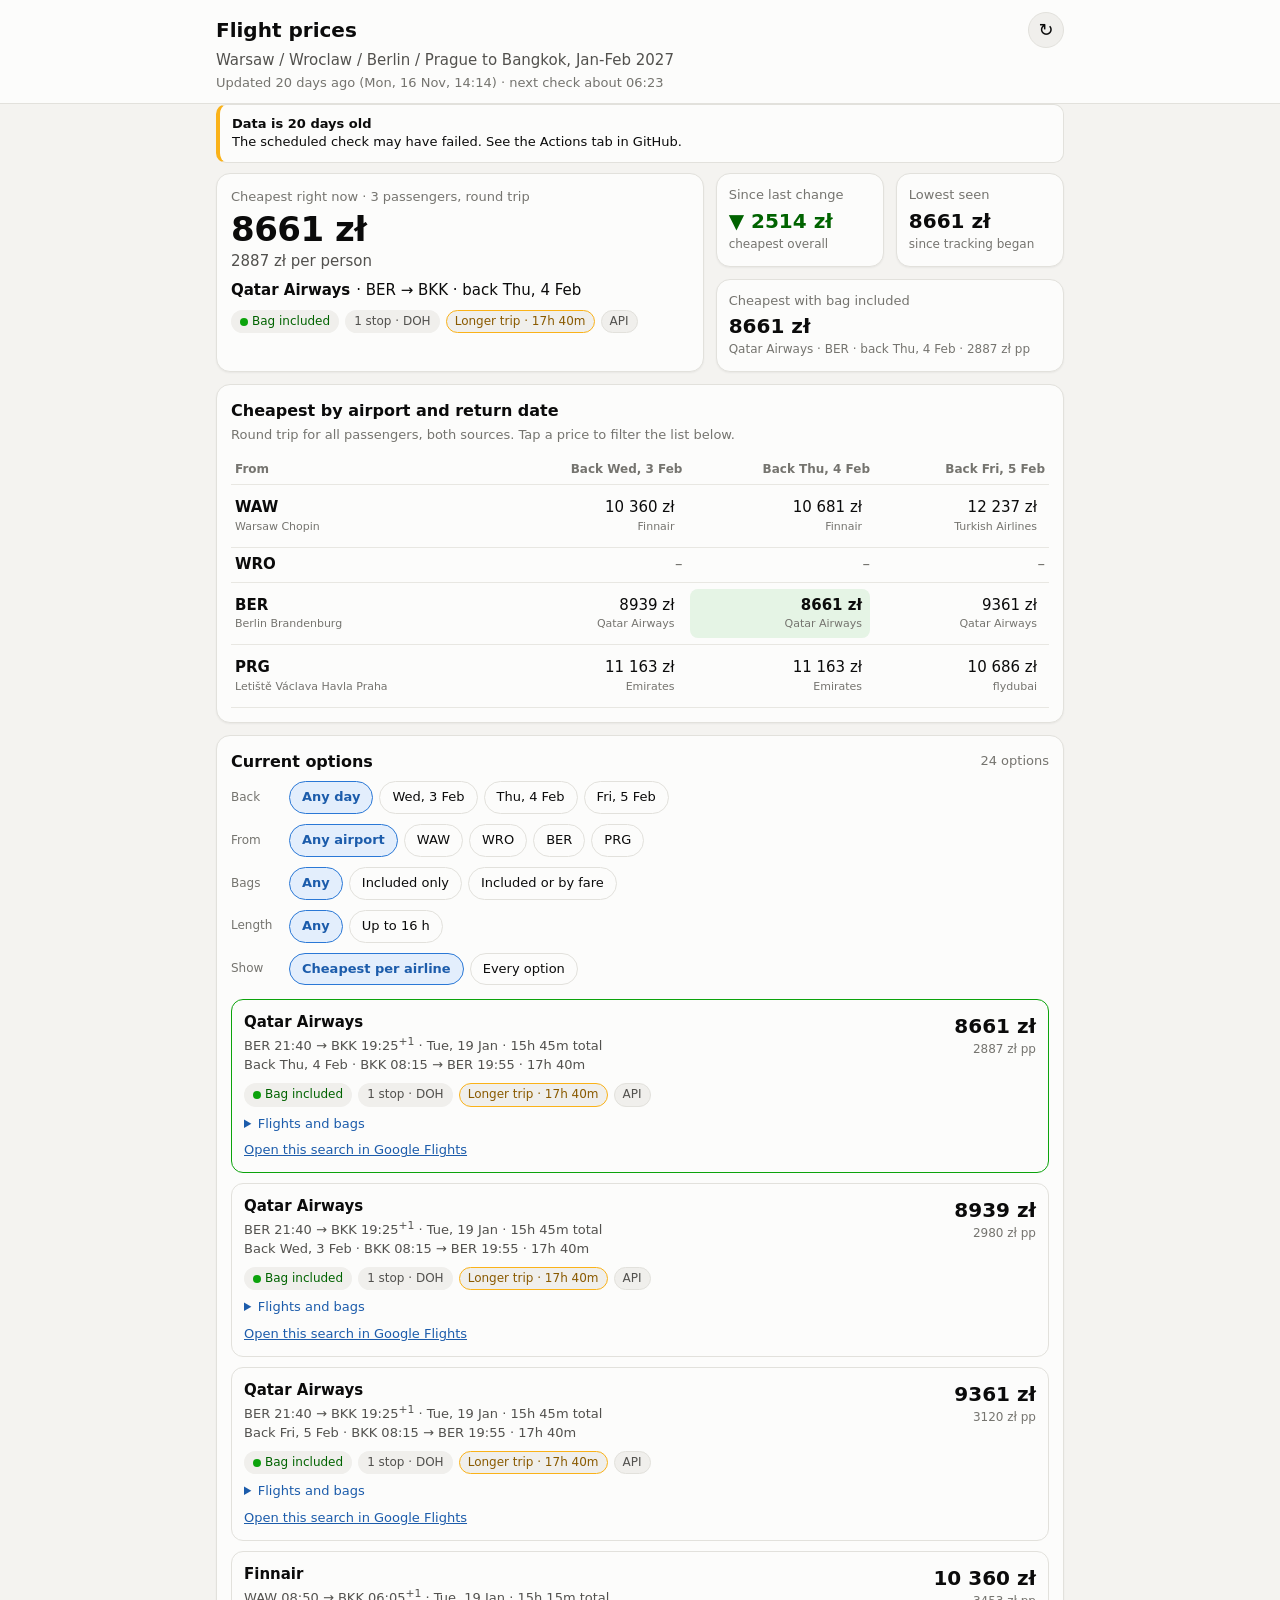
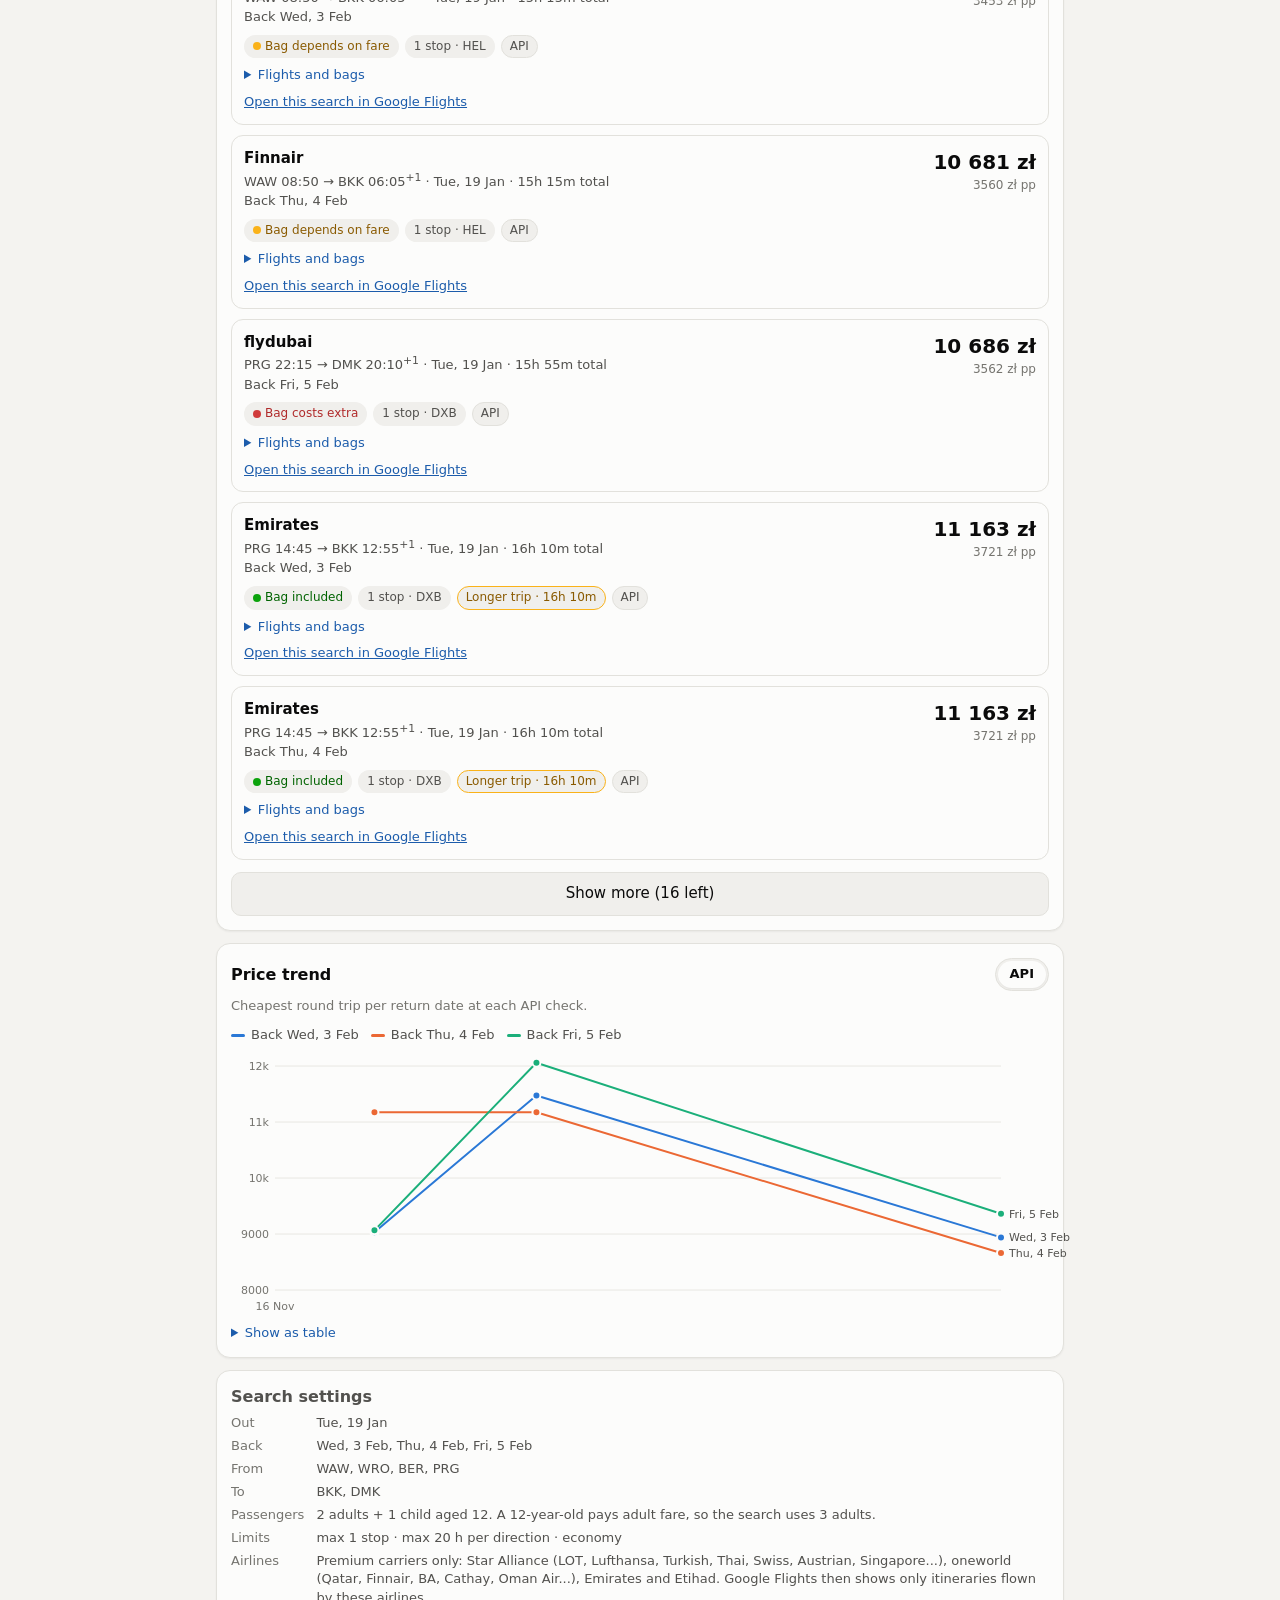
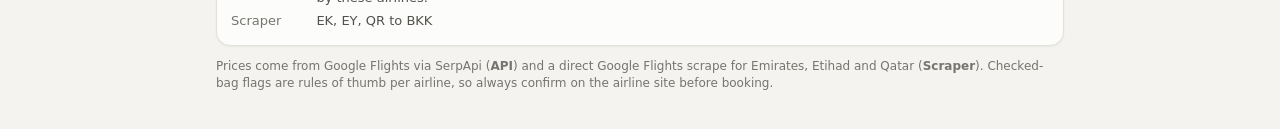
==== site/index.html @ c1619273 "Add GitHub Pages flight price dashboard Static page in site/ that reads data/ and config/ JSON: chea" ====
<!doctype html>
<html lang="en">
<head>
  <meta charset="utf-8">
  <meta name="viewport" content="width=device-width, initial-scale=1, viewport-fit=cover">
  <title>Flight prices</title>
  <meta name="robots" content="noindex">
  <meta name="theme-color" content="#fcfcfb" media="(prefers-color-scheme: light)">
  <meta name="theme-color" content="#1a1a19" media="(prefers-color-scheme: dark)">
  <link rel="icon" href="data:image/svg+xml,%3Csvg xmlns='http://www.w3.org/2000/svg' viewBox='0 0 100 100'%3E%3Ctext y='.9em' font-size='90'%3E%E2%9C%88%3C/text%3E%3C/svg%3E">
  <link rel="stylesheet" href="style.css">
</head>
<body>
  <header class="top">
    <div class="wrap">
      <div class="top-row">
        <h1>Flight prices</h1>
        <button id="refresh" class="icon-btn" type="button" aria-label="Reload data" title="Reload data">&#x21bb;</button>
      </div>
      <label class="route-pick" id="route-pick" hidden>
        <span class="sr-only">Route</span>
        <select id="route-select"></select>
      </label>
      <p class="route-name" id="route-name"></p>
      <p class="meta" id="meta">Loading&hellip;</p>
    </div>
  </header>

  <main class="wrap" id="main">
    <div id="alerts"></div>

    <section class="hero" id="hero" aria-live="polite"></section>

    <section class="card">
      <h2>Cheapest by airport and return date</h2>
      <p class="hint">Round trip for all passengers, both sources. Tap a price to filter the list below.</p>
      <div class="table-scroll"><table class="matrix" id="matrix"></table></div>
    </section>

    <section class="card" id="options-card">
      <div class="section-head">
        <h2>Current options</h2>
        <span class="count" id="options-count"></span>
      </div>
      <div class="filters" id="filters"></div>
      <ol class="options" id="options"></ol>
      <button type="button" class="more-btn" id="more" hidden>Show more</button>
    </section>

    <section class="card">
      <div class="section-head">
        <h2>Price trend</h2>
        <div class="seg" role="group" aria-label="Trend source" id="trend-source"></div>
      </div>
      <p class="hint" id="trend-hint">Cheapest round trip per return date at each check.</p>
      <div class="legend" id="trend-legend"></div>
      <div class="chart" id="chart"></div>
      <details class="table-view">
        <summary>Show as table</summary>
        <div class="table-scroll"><table class="history" id="history-table"></table></div>
      </details>
    </section>

    <section class="card small" id="search-info"></section>
  </main>

  <footer class="wrap foot">
    <p>Prices come from Google Flights via SerpApi (<b>API</b>) and a direct Google Flights scrape for Emirates, Etihad and Qatar (<b>Scraper</b>). Checked-bag flags are rules of thumb per airline, so always confirm on the airline site before booking.</p>
  </footer>

  <div class="tooltip" id="tooltip" role="status" hidden></div>
  <script src="app.js" defer></script>
</body>
</html>
---- site/style.css ----
:root {
  color-scheme: light;
  --bg: #f4f3f0;
  --surface: #fcfcfb;
  --surface-2: #f0efec;
  --border: #e2e1dc;
  --text: #0b0b0b;
  --text-2: #52514e;
  --text-3: #75746f;
  --accent: #2a78d6;
  --accent-ink: #1c5cab;
  --accent-soft: #e3eefc;
  --grid: #e8e7e2;
  --series-1: #2a78d6;
  --series-2: #eb6834;
  --series-3: #1baf7a;
  --good: #0ca30c;
  --good-ink: #006300;
  --warn: #fab219;
  --warn-ink: #8a5a00;
  --bad: #d03b3b;
  --bad-ink: #b02b2b;
  --best-bg: #e5f4e5;
  --shadow: 0 1px 2px rgba(0,0,0,.05);
}
@media (prefers-color-scheme: dark) {
  :root:not([data-theme="light"]) {
    color-scheme: dark;
    --bg: #121211;
    --surface: #1a1a19;
    --surface-2: #262624;
    --border: #33332f;
    --text: #f0efec;
    --text-2: #c3c2b7;
    --text-3: #9a998f;
    --accent: #3987e5;
    --accent-ink: #86b6ef;
    --accent-soft: #1f3350;
    --grid: #2c2c29;
    --series-1: #3987e5;
    --series-2: #d95926;
    --series-3: #199e70;
    --good-ink: #5cc95c;
    --warn-ink: #fab219;
    --bad-ink: #f08080;
    --best-bg: #17321a;
    --shadow: none;
  }
}
:root[data-theme="dark"] {
  color-scheme: dark;
  --bg: #121211;
  --surface: #1a1a19;
  --surface-2: #262624;
  --border: #33332f;
  --text: #f0efec;
  --text-2: #c3c2b7;
  --text-3: #9a998f;
  --accent: #3987e5;
  --accent-ink: #86b6ef;
  --accent-soft: #1f3350;
  --grid: #2c2c29;
  --series-1: #3987e5;
  --series-2: #d95926;
  --series-3: #199e70;
  --good-ink: #5cc95c;
  --warn-ink: #fab219;
  --bad-ink: #f08080;
  --best-bg: #17321a;
  --shadow: none;
}

* { box-sizing: border-box; }
html { -webkit-text-size-adjust: 100%; }
body {
  margin: 0;
  background: var(--bg);
  color: var(--text);
  font: 15px/1.45 system-ui, -apple-system, "Segoe UI", Roboto, sans-serif;
  font-variant-numeric: tabular-nums;
}
.wrap { max-width: 880px; margin: 0 auto; padding: 0 16px; }
.sr-only { position: absolute; width: 1px; height: 1px; overflow: hidden; clip: rect(0 0 0 0); }
h1 { font-size: 20px; margin: 0; }
h2 { font-size: 16px; margin: 0 0 4px; }
a { color: var(--accent-ink); }
button { font: inherit; color: inherit; }

.top { background: var(--surface); border-bottom: 1px solid var(--border); padding: 12px 0 10px; padding-top: max(12px, env(safe-area-inset-top)); }
.top-row { display: flex; align-items: center; justify-content: space-between; gap: 8px; }
.icon-btn { border: 1px solid var(--border); background: var(--surface-2); border-radius: 999px; width: 36px; height: 36px; font-size: 18px; cursor: pointer; }
.icon-btn.spin { animation: spin .8s linear infinite; }
@keyframes spin { to { transform: rotate(360deg); } }
.route-pick select { margin-top: 6px; width: 100%; padding: 8px; border-radius: 8px; border: 1px solid var(--border); background: var(--surface-2); color: var(--text); font: inherit; }
.route-name { margin: 2px 0 0; color: var(--text-2); }
.meta { margin: 2px 0 0; color: var(--text-3); font-size: 13px; }

main { padding-top: 12px; padding-bottom: 8px; }
.card { background: var(--surface); border: 1px solid var(--border); border-radius: 14px; padding: 14px; margin-bottom: 12px; box-shadow: var(--shadow); }
.card.small { font-size: 13px; color: var(--text-2); }
.hint { margin: 0 0 10px; color: var(--text-3); font-size: 13px; }
.section-head { display: flex; align-items: center; justify-content: space-between; gap: 8px; flex-wrap: wrap; margin-bottom: 6px; }
.section-head h2 { margin: 0; }
.count { color: var(--text-3); font-size: 13px; }

.alert { border-radius: 10px; padding: 10px 12px; margin-bottom: 10px; font-size: 13px; border: 1px solid var(--border); background: var(--surface); }
.alert b { display: block; }
.alert.warn { border-left: 4px solid var(--warn); }
.alert.err { border-left: 4px solid var(--bad); }

/* hero */
.hero { display: grid; grid-template-columns: 1fr; gap: 12px; margin-bottom: 12px; }
@media (min-width: 640px) { .hero { grid-template-columns: 1.4fr 1fr; } }
.hero-main { background: var(--surface); border: 1px solid var(--border); border-radius: 14px; padding: 14px; box-shadow: var(--shadow); }
.hero-label { font-size: 13px; color: var(--text-3); }
.hero-price { font-size: 34px; font-weight: 700; line-height: 1.1; margin: 4px 0 2px; letter-spacing: -.5px; }
.hero-pp { color: var(--text-2); }
.hero-what { margin-top: 8px; display: flex; flex-wrap: wrap; gap: 6px; align-items: center; }
.hero-side { display: grid; grid-template-columns: 1fr 1fr; gap: 12px; }
.stat { background: var(--surface); border: 1px solid var(--border); border-radius: 14px; padding: 12px; box-shadow: var(--shadow); }
.stat .v { font-size: 20px; font-weight: 650; margin-top: 2px; }
.stat .s { font-size: 12px; color: var(--text-3); }
.delta-down { color: var(--good-ink); }
.delta-up { color: var(--bad-ink); }

/* badges */
.badge { display: inline-flex; align-items: center; gap: 4px; font-size: 12px; padding: 2px 8px; border-radius: 999px; background: var(--surface-2); color: var(--text-2); white-space: nowrap; border: 1px solid transparent; }
.badge.src-api { border-color: var(--border); }
.badge.src-scraper { border-color: var(--border); border-style: dashed; }
.badge.long { color: var(--warn-ink); border-color: var(--warn); }
.bag::before { content: ""; width: 8px; height: 8px; border-radius: 50%; display: inline-block; background: var(--text-3); }
.bag.included::before { background: var(--good); }
.bag.fare-dependent::before { background: var(--warn); }
.bag.extra::before { background: var(--bad); }
.bag.included { color: var(--good-ink); }
.bag.fare-dependent { color: var(--warn-ink); }
.bag.extra { color: var(--bad-ink); }

/* matrix */
.table-scroll { overflow-x: auto; -webkit-overflow-scrolling: touch; }
table { border-collapse: collapse; width: 100%; }
.matrix th, .matrix td { padding: 6px 4px; text-align: right; border-bottom: 1px solid var(--grid); }
.matrix th:first-child, .matrix td:first-child { text-align: left; }
.matrix thead th { font-size: 12px; color: var(--text-3); font-weight: 600; }
.matrix td button { white-space: nowrap; border: 0; background: none; padding: 6px 8px; border-radius: 8px; cursor: pointer; width: 100%; text-align: right; }
.matrix td button:hover { background: var(--surface-2); }
.matrix td button.active { outline: 2px solid var(--accent); }
.matrix td.best button { background: var(--best-bg); font-weight: 700; }
.matrix .sub { white-space: normal; display: block; font-size: 11px; color: var(--text-3); font-weight: 400; }
.matrix .ap { font-weight: 600; }
.matrix .ap small { display: block; color: var(--text-3); font-weight: 400; font-size: 11px; }
.matrix .none { color: var(--text-3); }

/* filters */
.filters { display: flex; flex-direction: column; gap: 8px; margin: 8px 0 12px; }
.chips { display: flex; gap: 6px; overflow-x: auto; padding-bottom: 2px; scrollbar-width: none; }
.chips::-webkit-scrollbar { display: none; }
.chip { flex: none; border: 1px solid var(--border); background: var(--surface); border-radius: 999px; padding: 6px 12px; font-size: 13px; cursor: pointer; white-space: nowrap; }
.chip[aria-pressed="true"] { background: var(--accent-soft); border-color: var(--accent); color: var(--accent-ink); font-weight: 600; }
.chip-label { flex: none; align-self: center; font-size: 12px; color: var(--text-3); min-width: 52px; }

/* options */
.options { list-style: none; margin: 0; padding: 0; display: flex; flex-direction: column; gap: 10px; }
.opt { border: 1px solid var(--border); border-radius: 12px; padding: 12px; background: var(--surface); }
.opt.top { border-color: var(--good); }
.opt-head { display: flex; justify-content: space-between; gap: 10px; align-items: flex-start; }
.opt-air { font-weight: 650; }
.opt-route { color: var(--text-2); font-size: 13px; }
.opt-price { text-align: right; flex: none; }
.opt-price .t { font-size: 20px; font-weight: 700; }
.opt-price .p { font-size: 12px; color: var(--text-3); }
.opt-badges { display: flex; flex-wrap: wrap; gap: 6px; margin-top: 8px; }
.opt details { margin-top: 8px; }
.opt summary { cursor: pointer; color: var(--accent-ink); font-size: 13px; }
.legs { margin: 8px 0 0; padding: 0; list-style: none; font-size: 13px; }
.legs li { padding: 4px 0; border-top: 1px dashed var(--grid); }
.legs .dir { font-weight: 600; margin-top: 6px; border: 0; }
.legs .lay { color: var(--text-3); }
.opt-note { font-size: 12px; color: var(--text-3); margin-top: 6px; }
.opt-links { margin-top: 8px; font-size: 13px; }
.more-btn { margin-top: 12px; width: 100%; padding: 10px; border-radius: 10px; border: 1px solid var(--border); background: var(--surface-2); cursor: pointer; }
.empty { color: var(--text-3); padding: 12px 0; }

/* segmented control */
.seg { display: inline-flex; border: 1px solid var(--border); border-radius: 999px; padding: 2px; background: var(--surface-2); }
.seg button { border: 0; background: none; padding: 4px 12px; border-radius: 999px; font-size: 13px; cursor: pointer; color: var(--text-2); }
.seg button[aria-pressed="true"] { background: var(--surface); color: var(--text); font-weight: 600; box-shadow: var(--shadow); }

/* chart */
.legend { display: flex; flex-wrap: wrap; gap: 12px; font-size: 13px; color: var(--text-2); margin-bottom: 12px; }
.legend span { display: inline-flex; align-items: center; gap: 6px; }
.legend i { width: 14px; height: 3px; border-radius: 2px; display: inline-block; }
.chart { position: relative; width: 100%; touch-action: pan-y; }
.chart svg { display: block; width: 100%; height: auto; overflow: visible; }
.chart .grid line { stroke: var(--grid); stroke-width: 1; }
.chart .axis text { fill: var(--text-3); font-size: 11px; }
.chart .line { fill: none; stroke-width: 2; stroke-linejoin: round; stroke-linecap: round; }
.chart .dot { stroke: var(--surface); stroke-width: 2; }
.chart .end-label { font-size: 11px; fill: var(--text-2); }
.chart .xhair { stroke: var(--text-3); stroke-width: 1; stroke-dasharray: 3 3; }
.chart .empty-msg { fill: var(--text-3); font-size: 13px; }
.history th, .history td { padding: 4px 6px; border-bottom: 1px solid var(--grid); text-align: right; font-size: 13px; white-space: nowrap; }
.history th:first-child, .history td:first-child { text-align: left; }
.table-view { margin-top: 8px; }
.table-view summary { cursor: pointer; color: var(--accent-ink); font-size: 13px; }

.tooltip { position: fixed; z-index: 10; pointer-events: none; background: var(--surface); color: var(--text); border: 1px solid var(--border); border-radius: 10px; padding: 8px 10px; font-size: 12px; box-shadow: 0 4px 16px rgba(0,0,0,.15); min-width: 140px; }
.tooltip .tt-h { color: var(--text-3); margin-bottom: 4px; }
.tooltip .tt-r { display: flex; justify-content: space-between; gap: 12px; align-items: center; }
.tooltip .tt-r i { width: 10px; height: 3px; border-radius: 2px; display: inline-block; margin-right: 6px; }

.info-grid { display: grid; grid-template-columns: auto 1fr; gap: 4px 12px; margin: 6px 0 0; }
.info-grid dt { color: var(--text-3); }
.info-grid dd { margin: 0; }
.foot { color: var(--text-3); font-size: 12px; padding-bottom: max(24px, env(safe-area-inset-bottom)); }
@media (max-width: 480px) {
  .matrix td button { padding: 6px 4px; font-size: 13px; }
  .matrix thead th { font-size: 11px; }
}
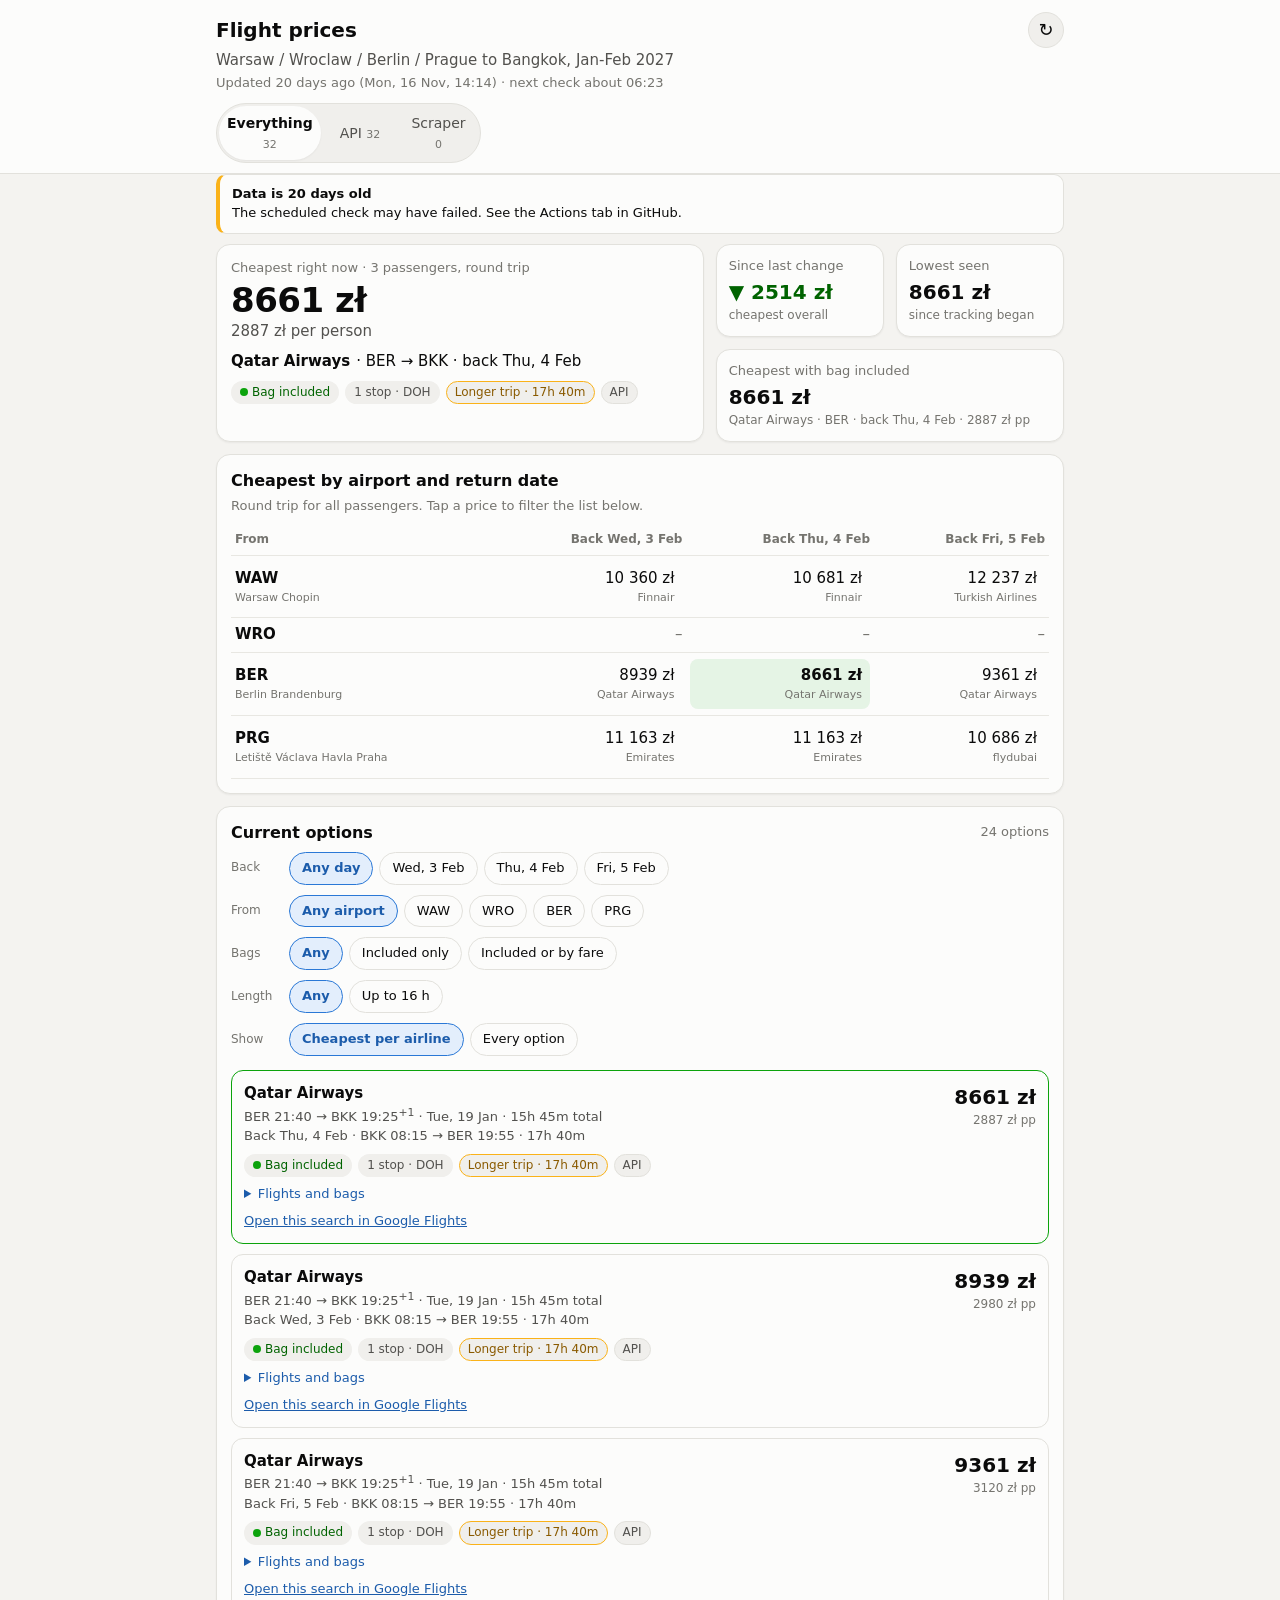
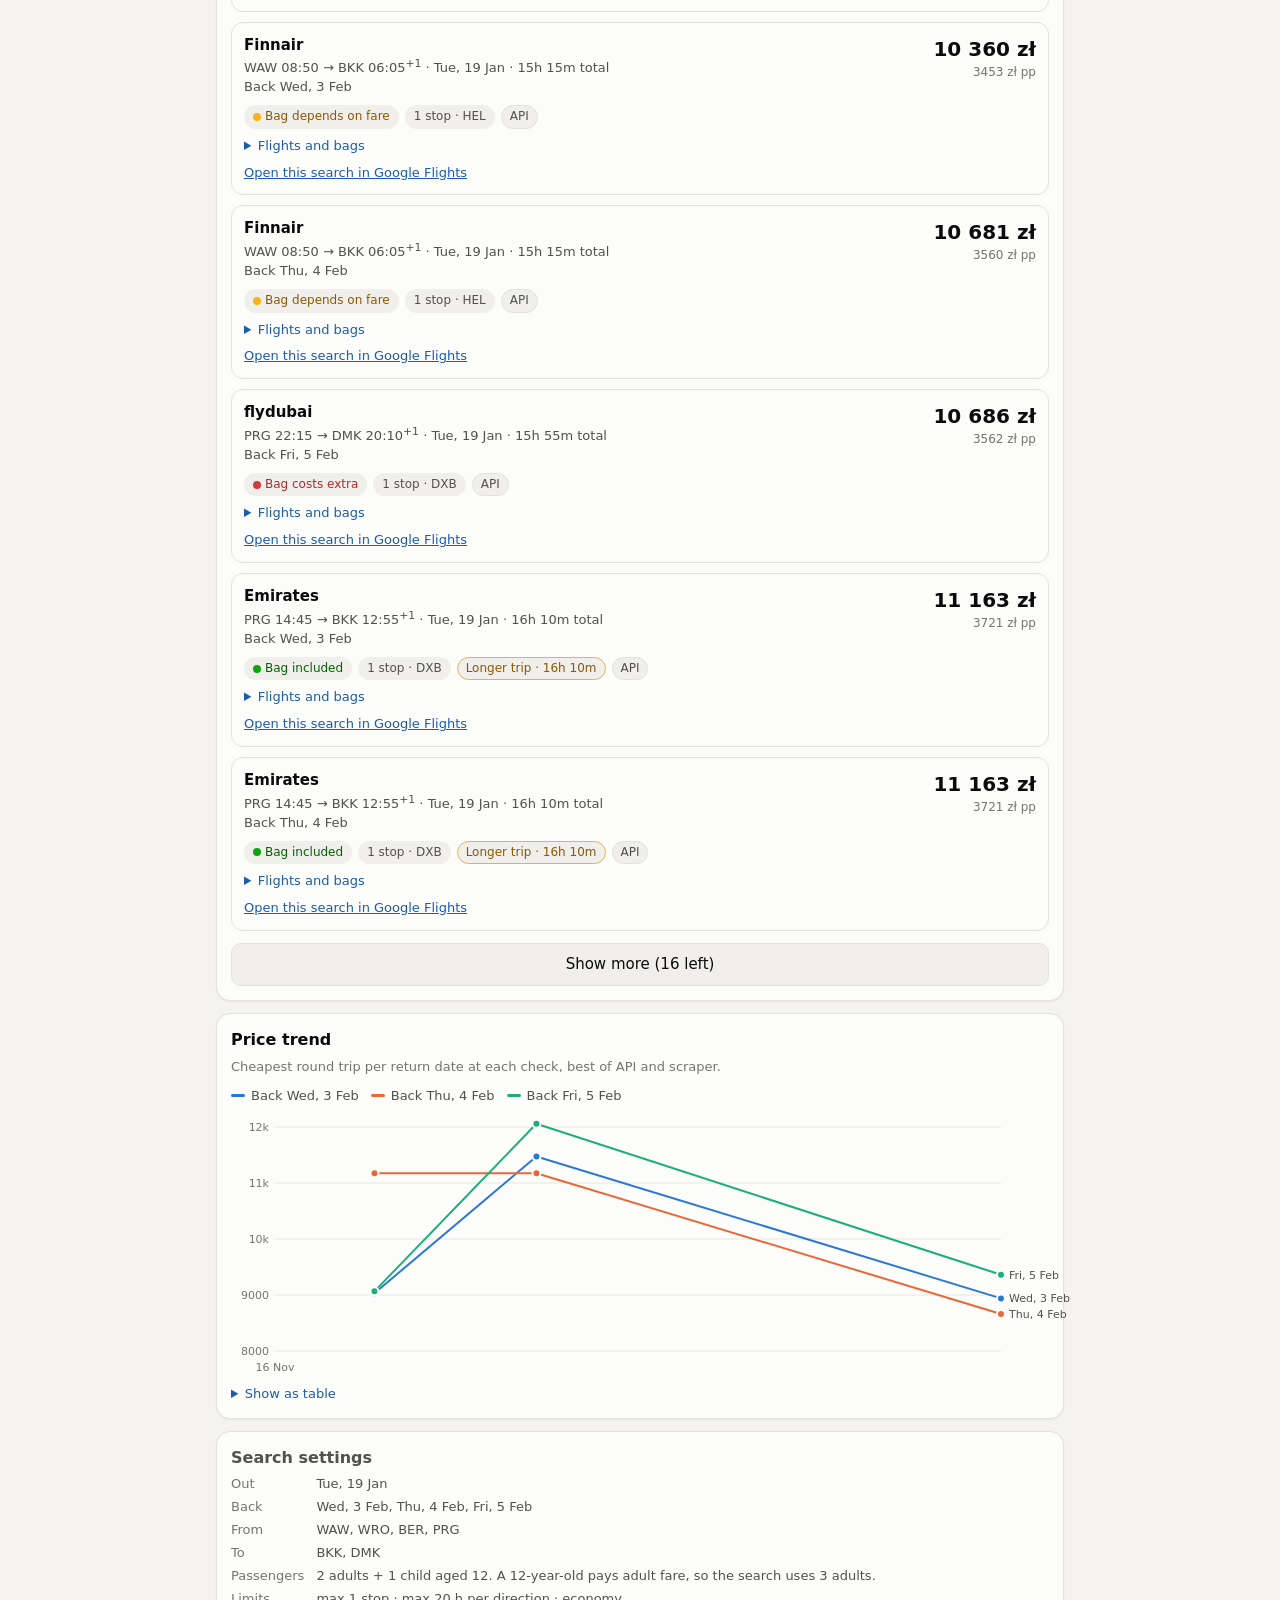
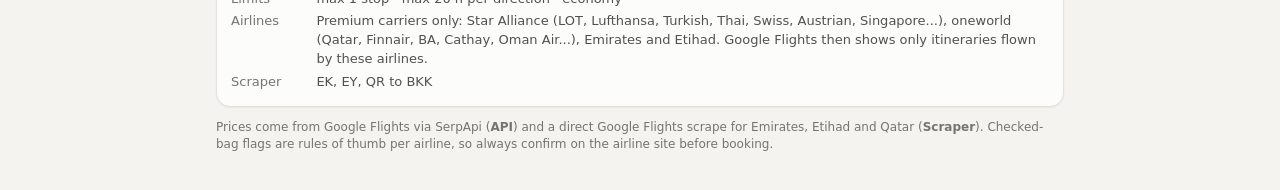
==== commit 07bd2093: "Add a page-wide source switch: everything, API only or scraper only Replaces the separate source chi" ====
--- a/site/index.html
+++ b/site/index.html
@@ -23,6 +23,7 @@
       </label>
       <p class="route-name" id="route-name"></p>
       <p class="meta" id="meta">Loading&hellip;</p>
+      <div class="seg source-switch" role="group" aria-label="Which prices to show" id="source-switch"></div>
     </div>
   </header>
 
@@ -33,7 +34,7 @@
 
     <section class="card">
       <h2>Cheapest by airport and return date</h2>
-      <p class="hint">Round trip for all passengers, both sources. Tap a price to filter the list below.</p>
+      <p class="hint">Round trip for all passengers. Tap a price to filter the list below.</p>
       <div class="table-scroll"><table class="matrix" id="matrix"></table></div>
     </section>
 
@@ -50,7 +51,6 @@
     <section class="card">
       <div class="section-head">
         <h2>Price trend</h2>
-        <div class="seg" role="group" aria-label="Trend source" id="trend-source"></div>
       </div>
       <p class="hint" id="trend-hint">Cheapest round trip per return date at each check.</p>
       <div class="legend" id="trend-legend"></div>
--- a/site/style.css
+++ b/site/style.css
@@ -186,6 +186,11 @@
 .seg button { border: 0; background: none; padding: 4px 12px; border-radius: 999px; font-size: 13px; cursor: pointer; color: var(--text-2); }
 .seg button[aria-pressed="true"] { background: var(--surface); color: var(--text); font-weight: 600; box-shadow: var(--shadow); }
 
+.source-switch { display: flex; width: 100%; margin-top: 10px; }
+.source-switch button { flex: 1; padding: 7px 8px; font-size: 14px; }
+.source-switch .n { font-size: 11px; color: var(--text-3); font-weight: 400; }
+@media (min-width: 640px) { .source-switch { display: inline-flex; width: auto; } }
+
 /* chart */
 .legend { display: flex; flex-wrap: wrap; gap: 12px; font-size: 13px; color: var(--text-2); margin-bottom: 12px; }
 .legend span { display: inline-flex; align-items: center; gap: 6px; }
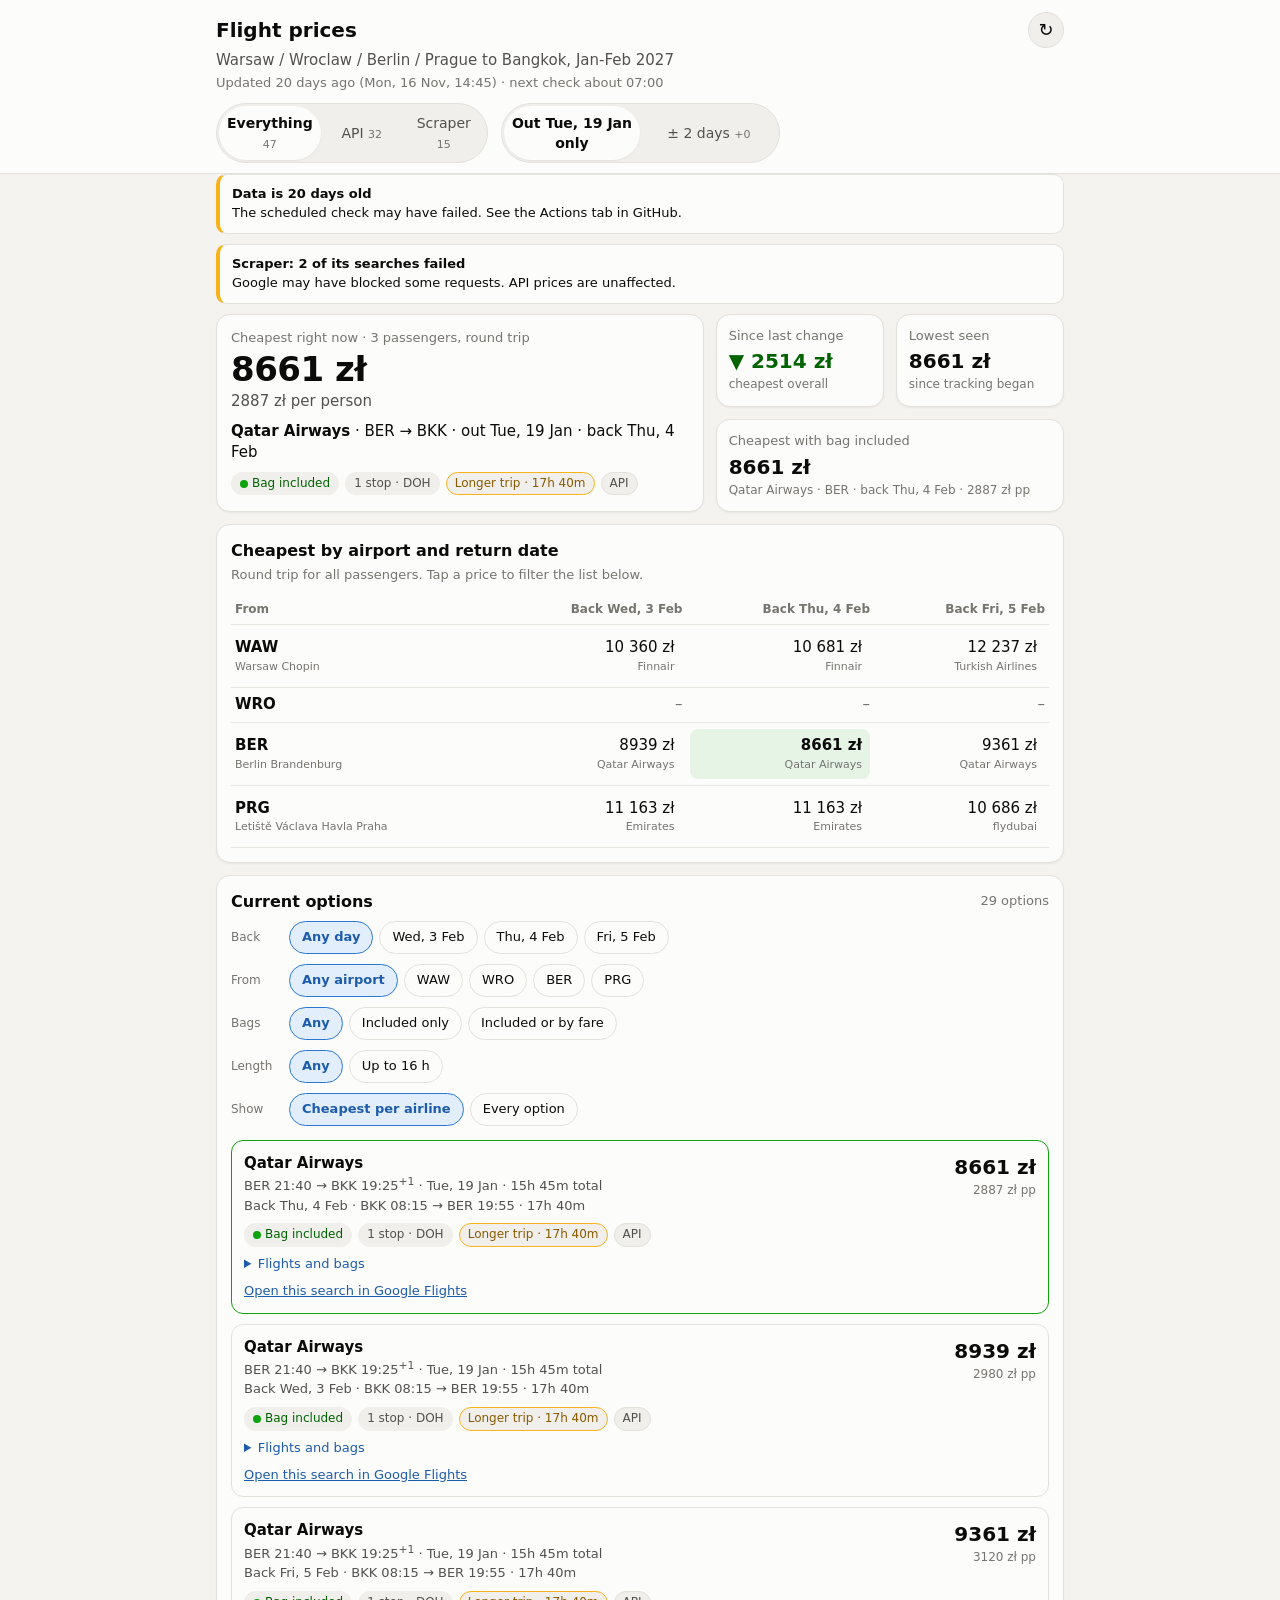
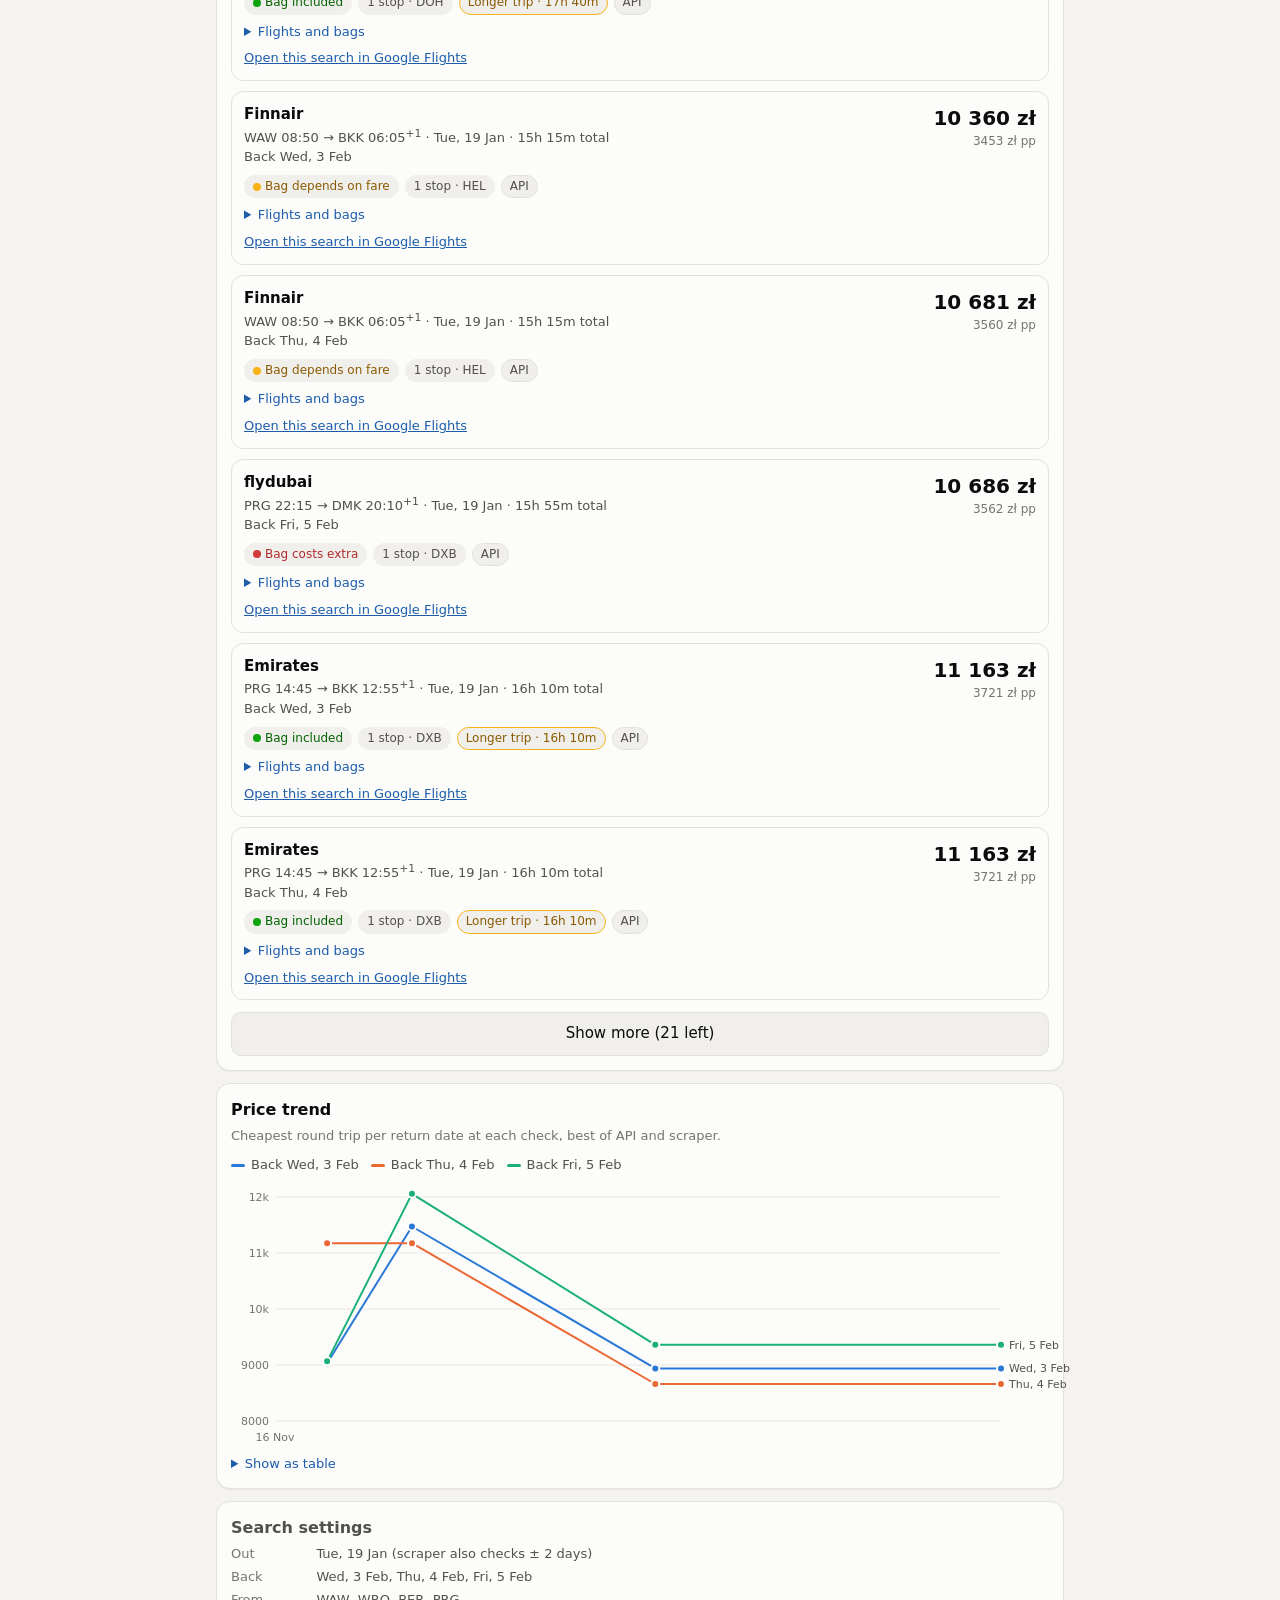
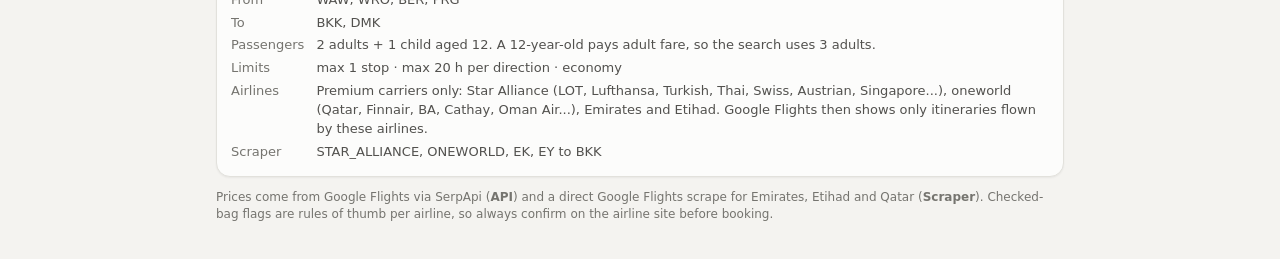
==== commit 9d03d97a: "Check departures 17-21 Jan with the scraper and show them on the dashboard The scraper now searches " ====
--- a/site/index.html
+++ b/site/index.html
@@ -24,6 +24,7 @@
       <p class="route-name" id="route-name"></p>
       <p class="meta" id="meta">Loading&hellip;</p>
       <div class="seg source-switch" role="group" aria-label="Which prices to show" id="source-switch"></div>
+      <div class="seg source-switch" role="group" aria-label="Departure dates" id="flex-switch" hidden></div>
     </div>
   </header>
 
--- a/site/style.css
+++ b/site/style.css
@@ -116,6 +116,7 @@
 .hero-price { font-size: 34px; font-weight: 700; line-height: 1.1; margin: 4px 0 2px; letter-spacing: -.5px; }
 .hero-pp { color: var(--text-2); }
 .hero-what { margin-top: 8px; display: flex; flex-wrap: wrap; gap: 6px; align-items: center; }
+.hero-route { margin-top: 8px; }
 .hero-side { display: grid; grid-template-columns: 1fr 1fr; gap: 12px; }
 .stat { background: var(--surface); border: 1px solid var(--border); border-radius: 14px; padding: 12px; box-shadow: var(--shadow); }
 .stat .v { font-size: 20px; font-weight: 650; margin-top: 2px; }
@@ -127,6 +128,7 @@
 .badge { display: inline-flex; align-items: center; gap: 4px; font-size: 12px; padding: 2px 8px; border-radius: 999px; background: var(--surface-2); color: var(--text-2); white-space: nowrap; border: 1px solid transparent; }
 .badge.src-api { border-color: var(--border); }
 .badge.src-scraper { border-color: var(--border); border-style: dashed; }
+.badge.flex { color: var(--accent-ink); border-color: var(--accent); }
 .badge.long { color: var(--warn-ink); border-color: var(--warn); }
 .bag::before { content: ""; width: 8px; height: 8px; border-radius: 50%; display: inline-block; background: var(--text-3); }
 .bag.included::before { background: var(--good); }
@@ -187,6 +189,8 @@
 .seg button[aria-pressed="true"] { background: var(--surface); color: var(--text); font-weight: 600; box-shadow: var(--shadow); }
 
 .source-switch { display: flex; width: 100%; margin-top: 10px; }
+.source-switch[hidden] { display: none; }
+@media (min-width: 640px) { #flex-switch { margin-left: 8px; } }
 .source-switch button { flex: 1; padding: 7px 8px; font-size: 14px; }
 .source-switch .n { font-size: 11px; color: var(--text-3); font-weight: 400; }
 @media (min-width: 640px) { .source-switch { display: inline-flex; width: auto; } }
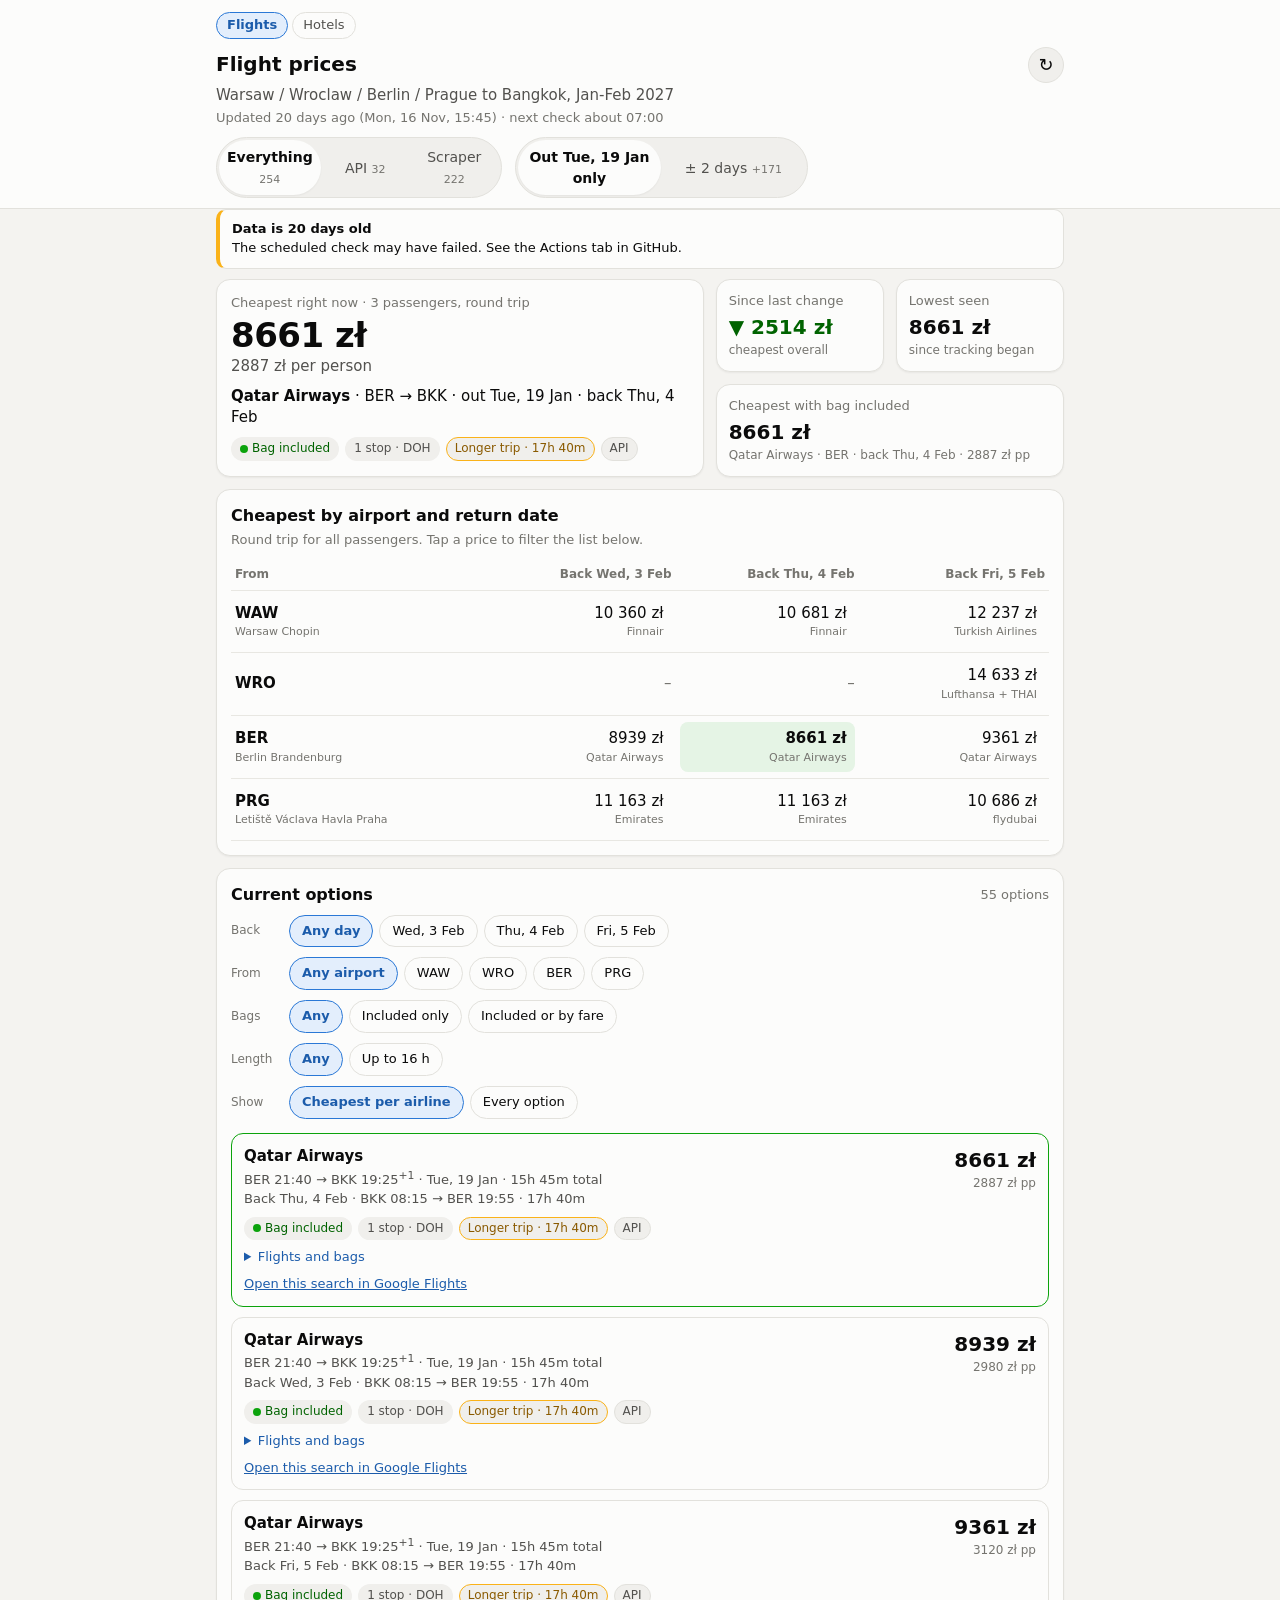
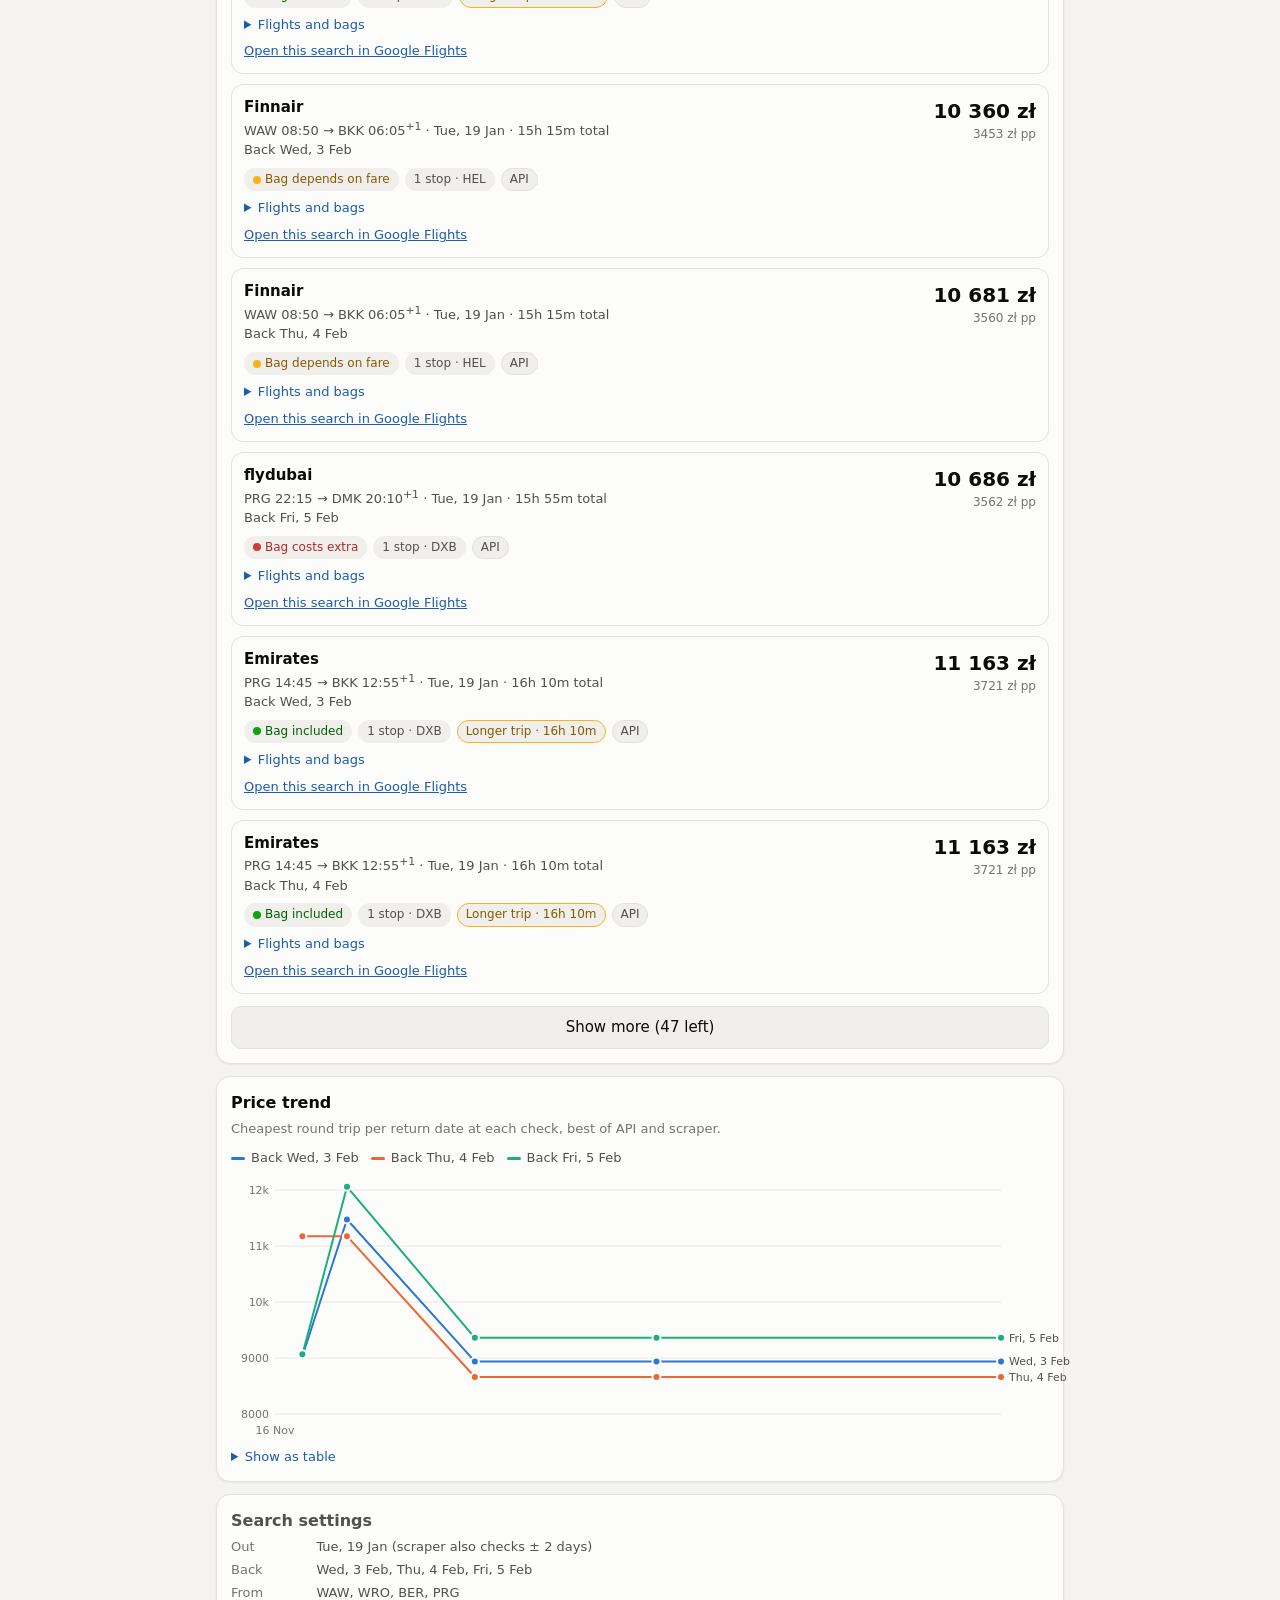
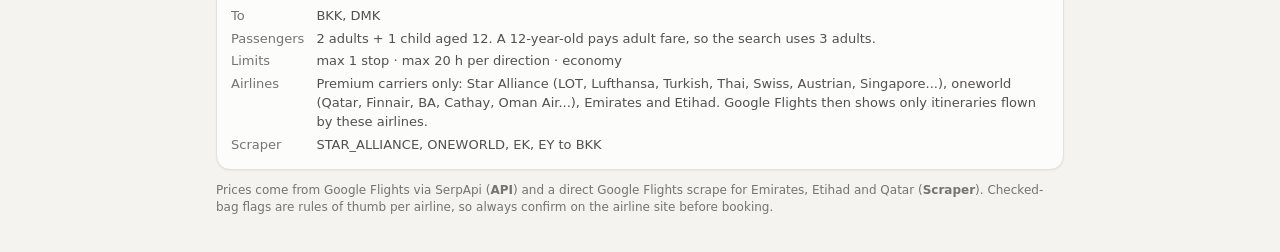
==== commit 44b20171: "Add Bangkok hotel price tracker: daily fetch and a hotels dashboard page Free Xotelo API (Tripadviso" ====
--- a/site/index.html
+++ b/site/index.html
@@ -13,6 +13,7 @@
 <body>
   <header class="top">
     <div class="wrap">
+      <nav class="page-nav" aria-label="Dashboards"><span aria-current="page">Flights</span><a href="hotels.html">Hotels</a></nav>
       <div class="top-row">
         <h1>Flight prices</h1>
         <button id="refresh" class="icon-btn" type="button" aria-label="Reload data" title="Reload data">&#x21bb;</button>
--- a/site/style.css
+++ b/site/style.css
@@ -226,3 +226,12 @@
   .matrix td button { padding: 6px 4px; font-size: 13px; }
   .matrix thead th { font-size: 11px; }
 }
+
+/* links between the flight and hotel pages */
+.page-nav { display: flex; gap: 4px; margin-bottom: 8px; font-size: 13px; }
+.page-nav a, .page-nav span { padding: 3px 10px; border-radius: 999px; border: 1px solid var(--border); text-decoration: none; color: var(--text-2); }
+.page-nav a:hover { background: var(--surface-2); }
+.page-nav [aria-current] { background: var(--accent-soft); border-color: var(--accent); color: var(--accent-ink); font-weight: 600; }
+.badge.rating { color: var(--good-ink); border-color: var(--good); }
+.badge.transit { color: var(--accent-ink); border-color: var(--accent); }
+.opt-badges .badge, .hero-what .badge { white-space: normal; }
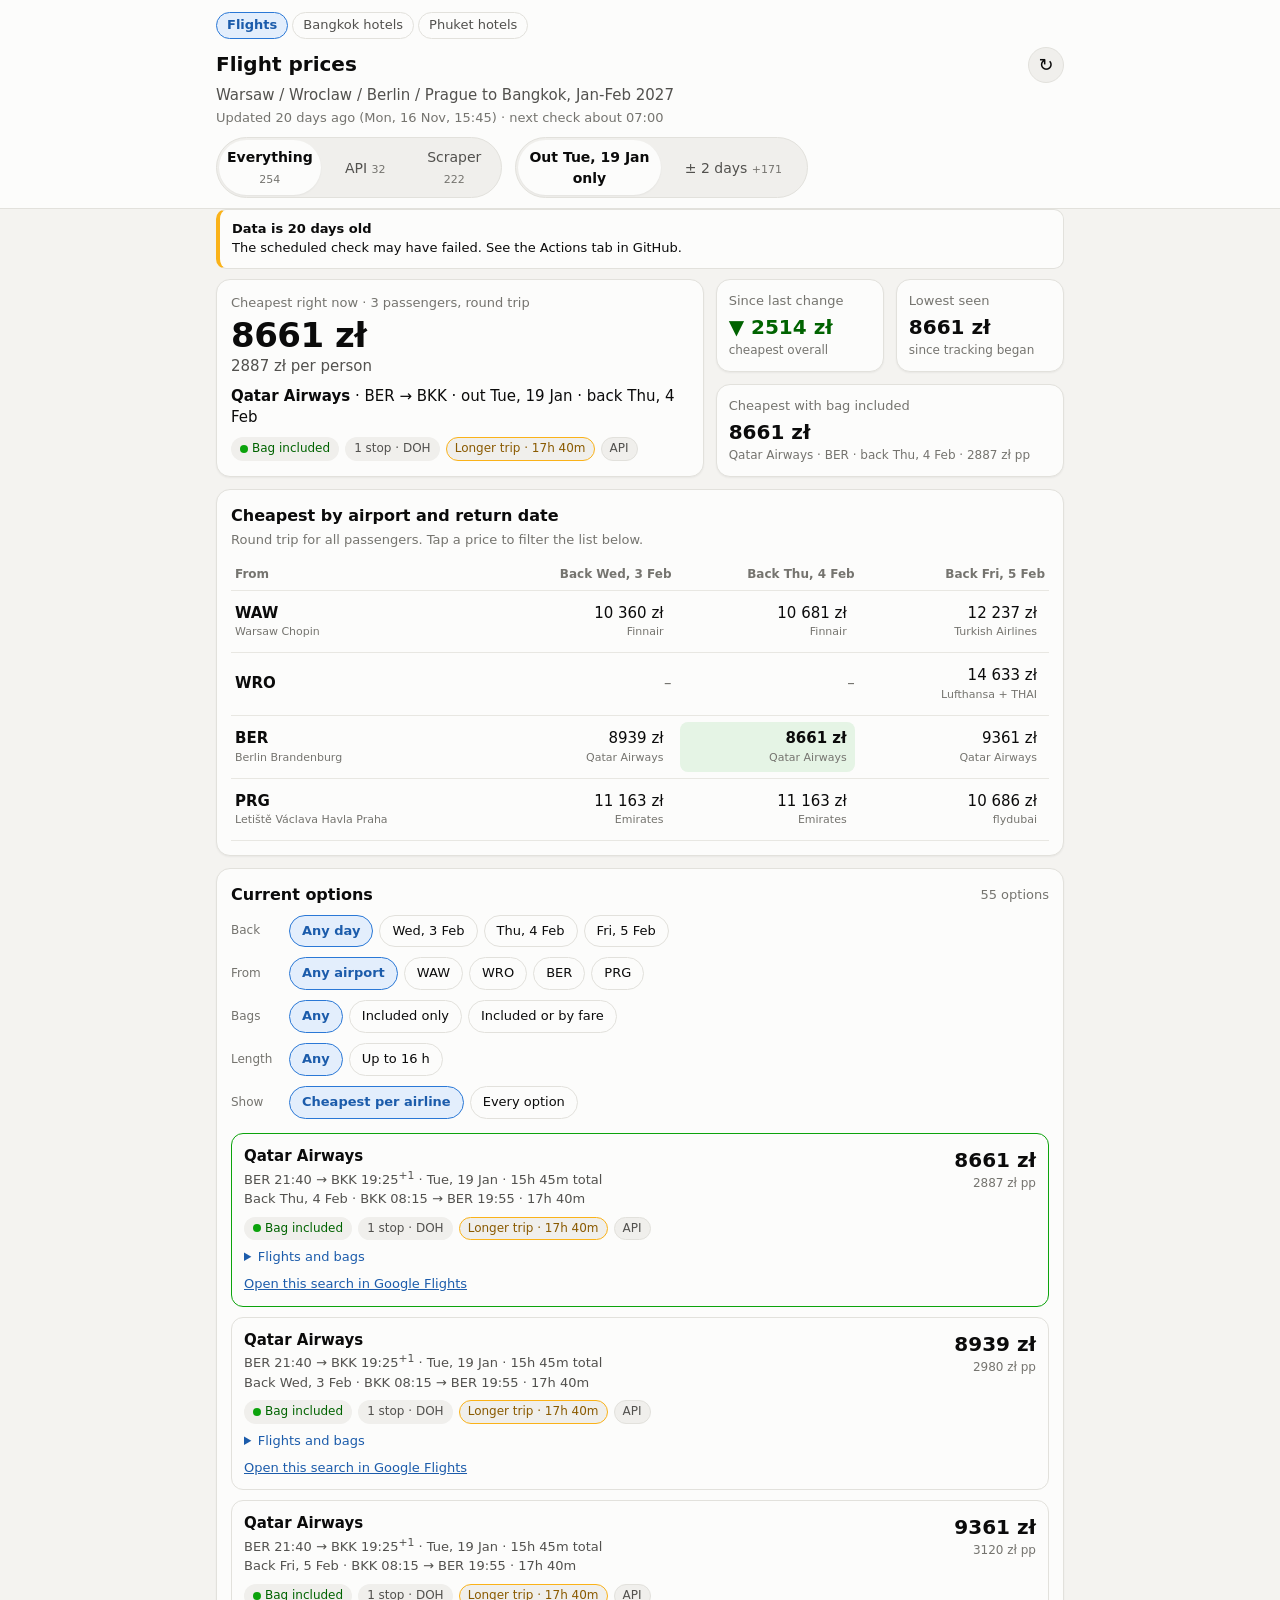
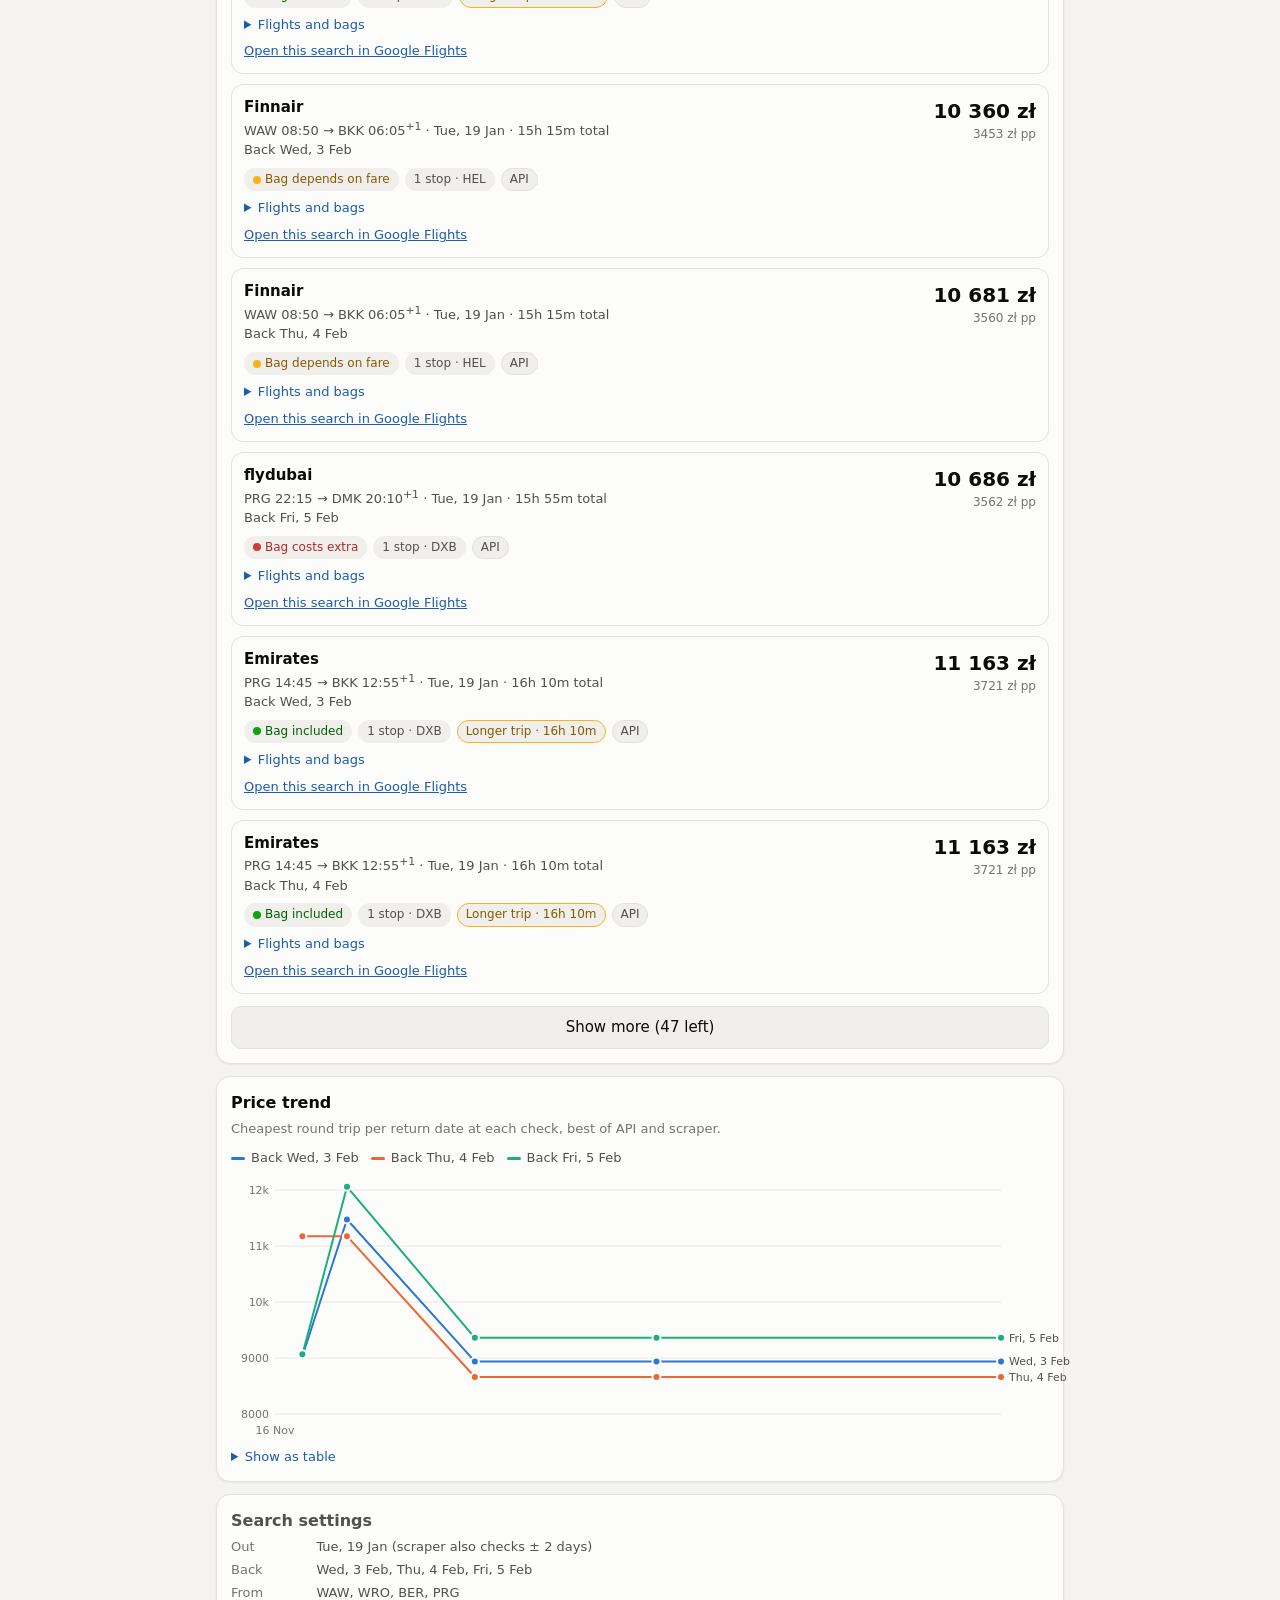
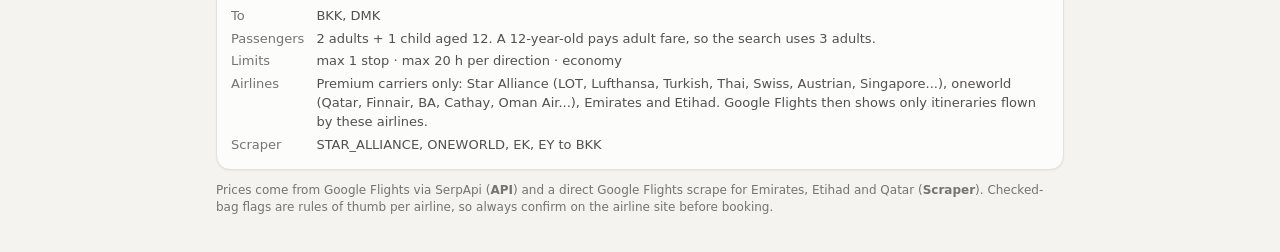
==== commit f3bdca76: "Add a Phuket hotels page for the nights between the Bangkok stays; Stayforlong links The fetcher tak" ====
--- a/site/index.html
+++ b/site/index.html
@@ -13,7 +13,7 @@
 <body>
   <header class="top">
     <div class="wrap">
-      <nav class="page-nav" aria-label="Dashboards"><span aria-current="page">Flights</span><a href="hotels.html">Hotels</a></nav>
+      <nav class="page-nav" aria-label="Dashboards"><span aria-current="page">Flights</span><a href="hotels.html">Bangkok hotels</a><a href="phuket.html">Phuket hotels</a></nav>
       <div class="top-row">
         <h1>Flight prices</h1>
         <button id="refresh" class="icon-btn" type="button" aria-label="Reload data" title="Reload data">&#x21bb;</button>
--- a/site/style.css
+++ b/site/style.css
@@ -228,10 +228,11 @@
 }
 
 /* links between the flight and hotel pages */
-.page-nav { display: flex; gap: 4px; margin-bottom: 8px; font-size: 13px; }
+.page-nav { display: flex; flex-wrap: wrap; gap: 4px; margin-bottom: 8px; font-size: 13px; }
 .page-nav a, .page-nav span { padding: 3px 10px; border-radius: 999px; border: 1px solid var(--border); text-decoration: none; color: var(--text-2); }
 .page-nav a:hover { background: var(--surface-2); }
 .page-nav [aria-current] { background: var(--accent-soft); border-color: var(--accent); color: var(--accent-ink); font-weight: 600; }
 .badge.rating { color: var(--good-ink); border-color: var(--good); }
 .badge.transit { color: var(--accent-ink); border-color: var(--accent); }
 .opt-badges .badge, .hero-what .badge { white-space: normal; }
+@media (min-width: 640px) { #stay-switch button { white-space: nowrap; } }
